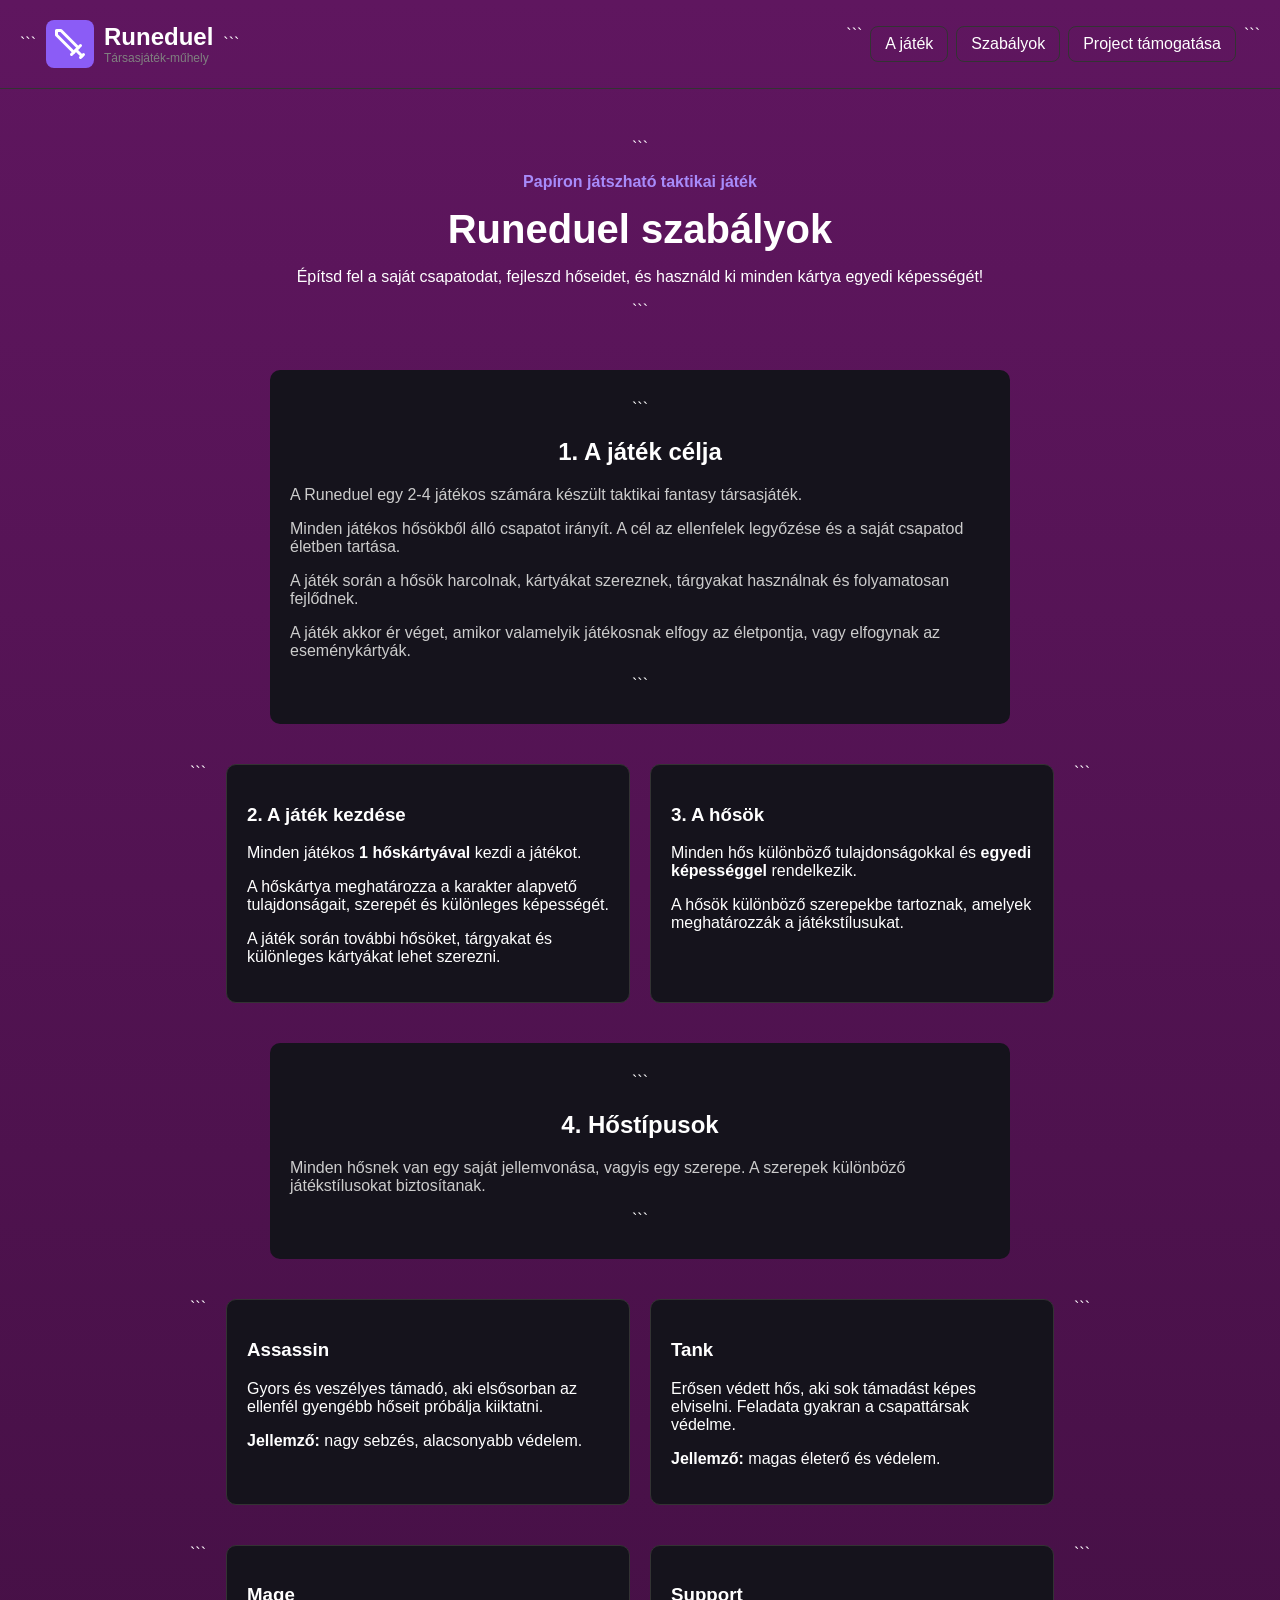
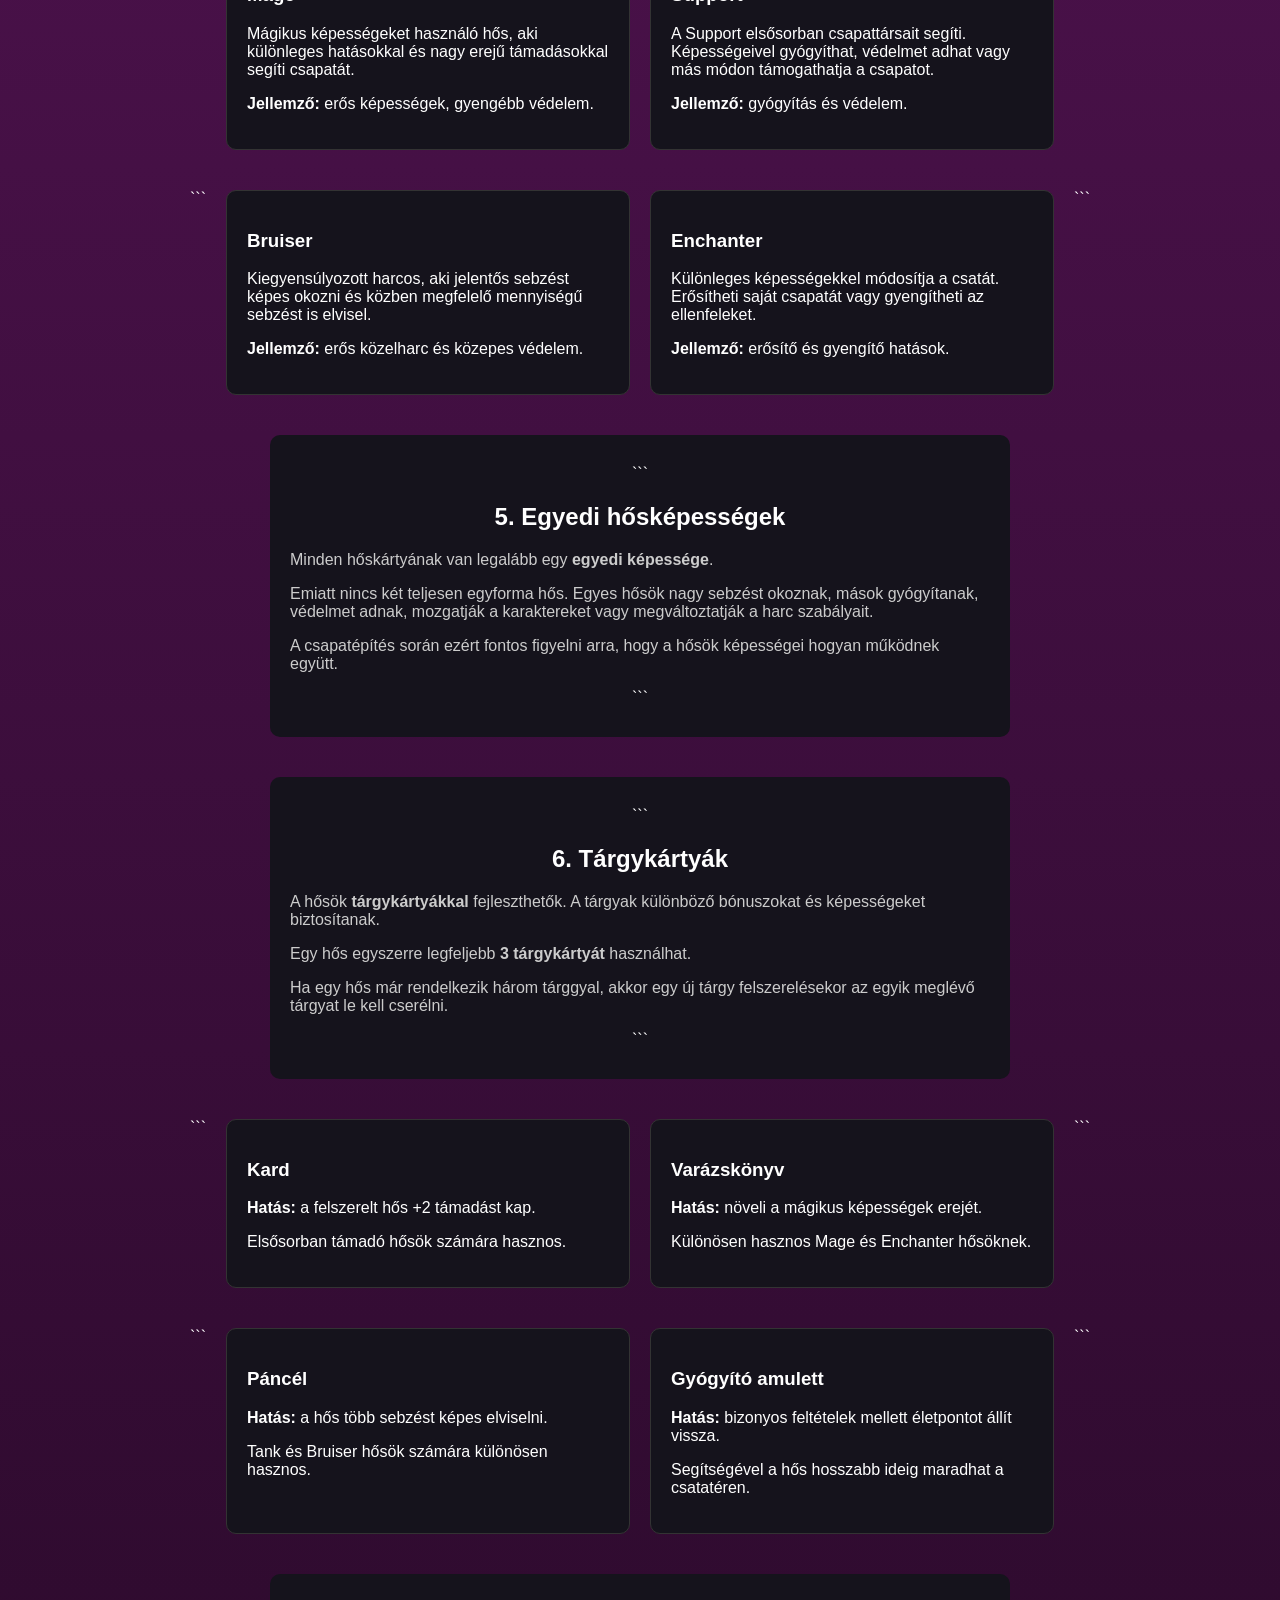
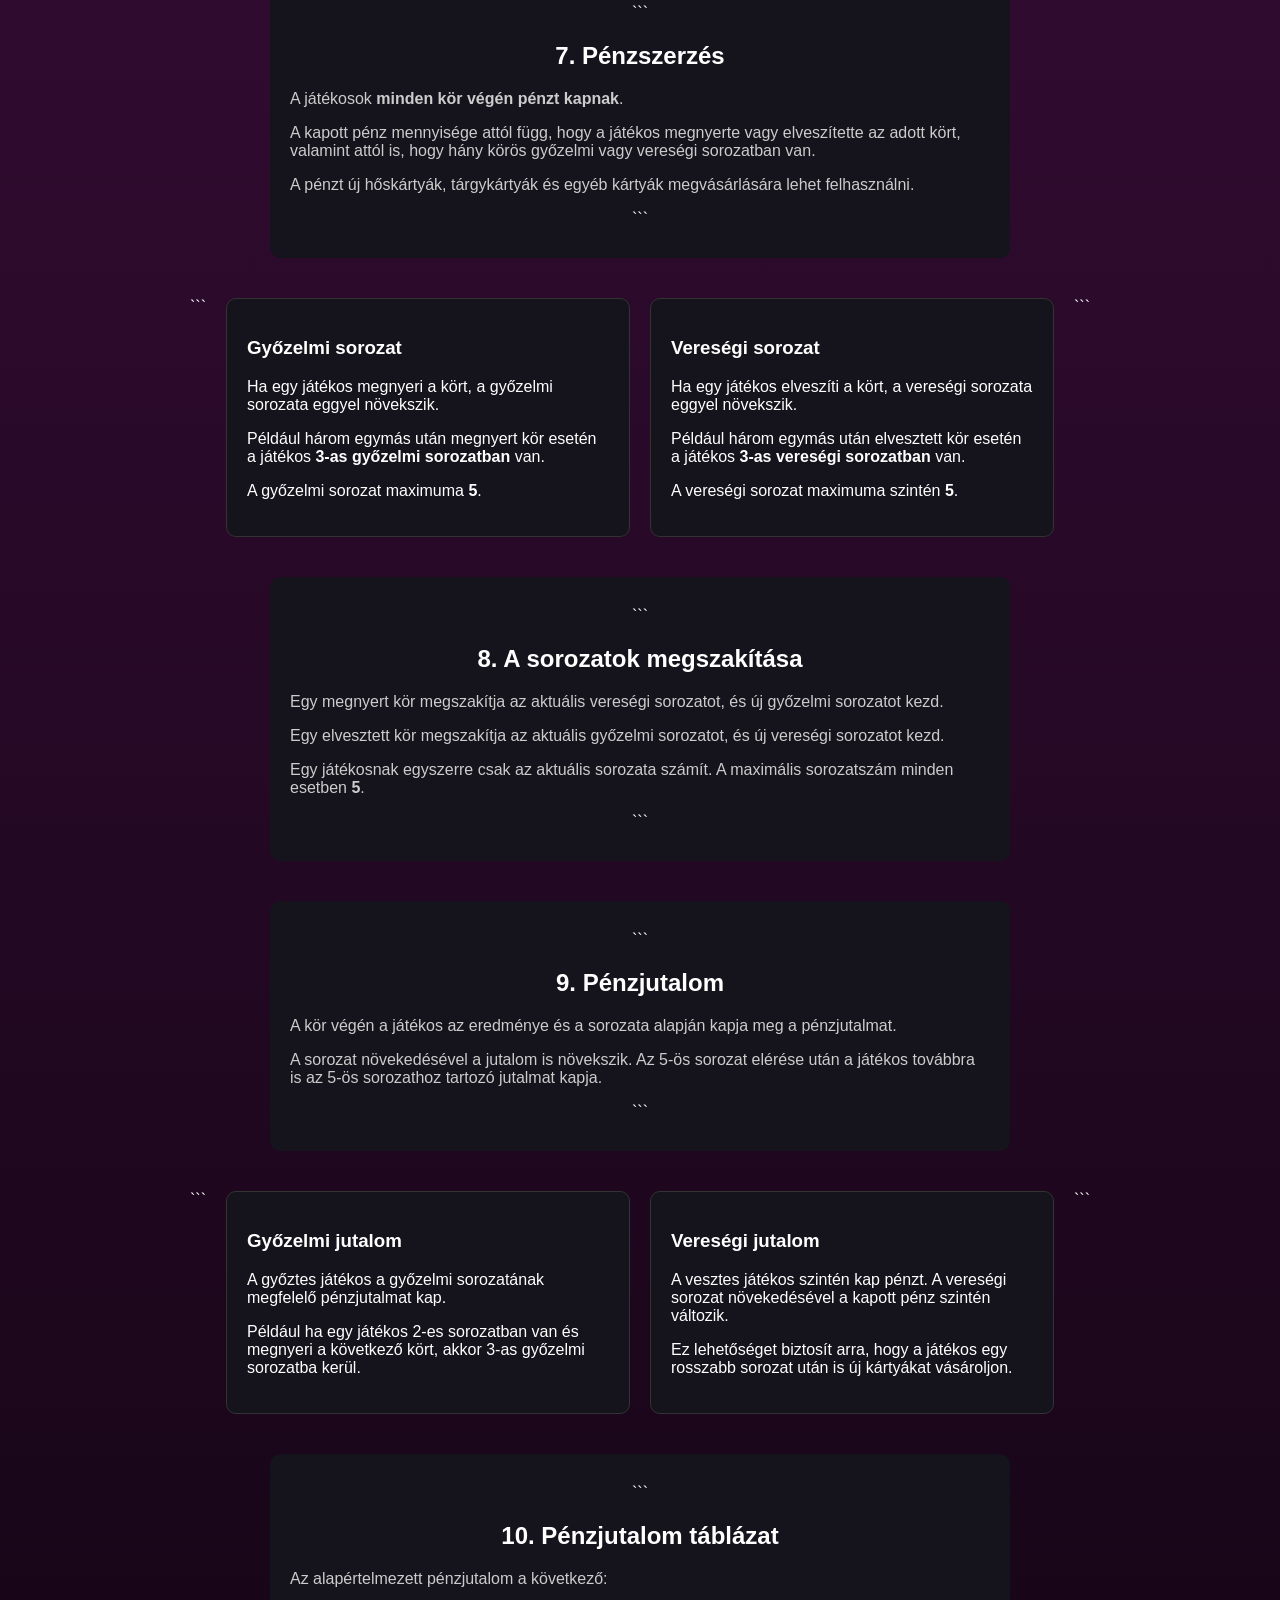
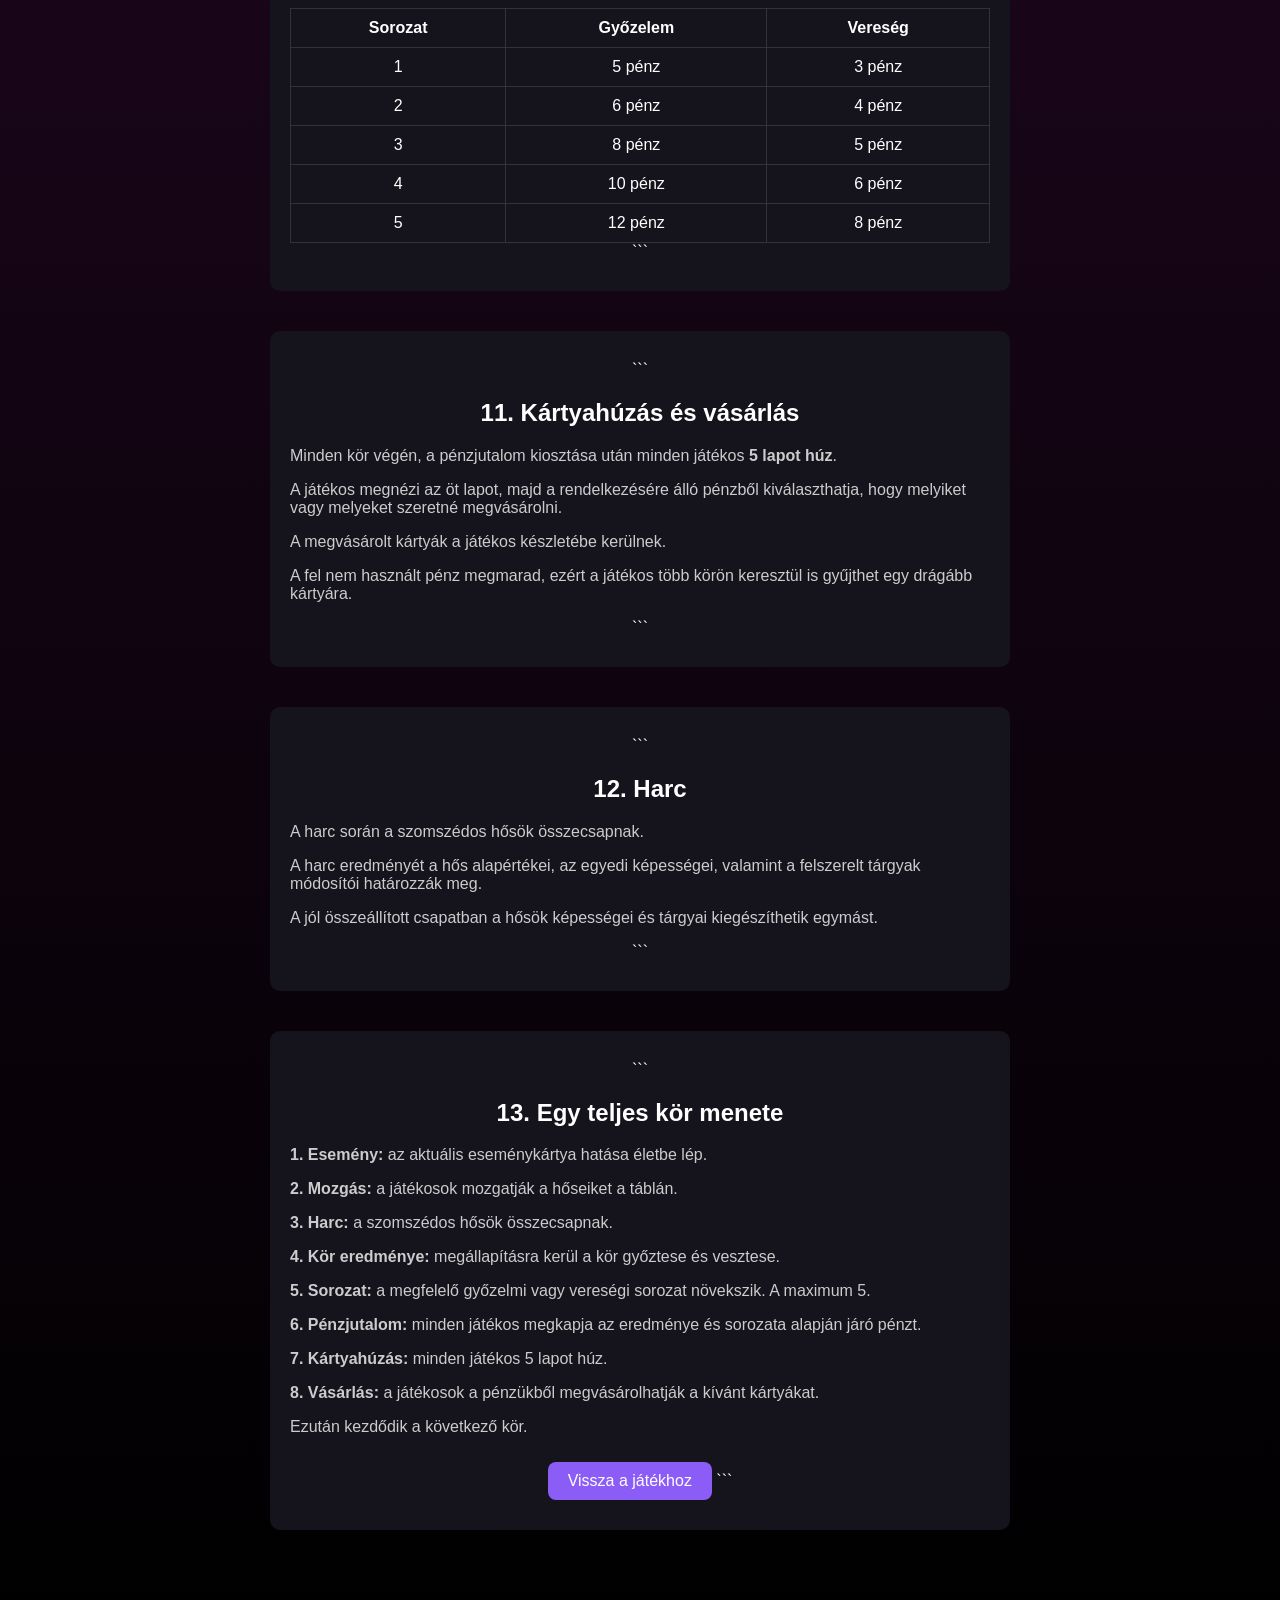
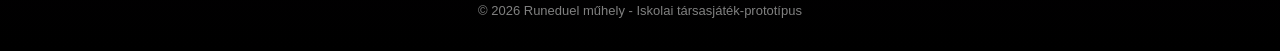
==== szabalyok.html @ 05a9025a "Add files via upload" ====
<!DOCTYPE html>

<html lang="hu">

<head>
  <meta charset="UTF-8">
  <title>Runeduel - Szabályok</title>
  <link rel="stylesheet" href="style.css">
</head>

<body>

<header>

  <div class="logo">

```
<svg width="36" height="36" viewBox="0 0 24 24" fill="none"
  stroke="white" stroke-width="2" stroke-linecap="round"
  stroke-linejoin="round">

  <path d="M14.5 17.5L3 6V3h3l11.5 11.5"/>
  <path d="M13 19l6-6"/>
  <path d="M16 16l4 4"/>
  <path d="M19 21l2-2"/>

</svg>

<div>
  <h2>Runeduel</h2>
  <p>Társasjáték-műhely</p>
</div>
```

  </div>

  <nav class="navsav">

```
<a href="index.html">A játék</a>

<a href="szabalyok.html">Szabályok</a>

<a href="index.html#tamogatas">
  Project támogatása
</a>
```

  </nav>

</header>

<main>

  <!-- BEVEZETŐ -->

  <section class="hero">

```
<p class="eyebrow">
  Papíron játszható taktikai játék
</p>

<h1>Runeduel szabályok</h1>

<p>
  Építsd fel a saját csapatodat, fejleszd hőseidet,
  és használd ki minden kártya egyedi képességét!
</p>
```

  </section>

  <!-- JÁTÉK CÉLJA -->

  <section class="rovid">

```
<h2>1. A játék célja</h2>

<p>
  A Runeduel egy 2-4 játékos számára készült taktikai
  fantasy társasjáték.
</p>

<p>
  Minden játékos hősökből álló csapatot irányít.
  A cél az ellenfelek legyőzése és a saját csapatod
  életben tartása.
</p>

<p>
  A játék során a hősök harcolnak, kártyákat szereznek,
  tárgyakat használnak és folyamatosan fejlődnek.
</p>

<p>
  A játék akkor ér véget, amikor valamelyik játékosnak
  elfogy az életpontja, vagy elfogynak az eseménykártyák.
</p>
```

  </section>

  <!-- KEZDÉS -->

  <section class="grid">

```
<div class="box">

  <h3>2. A játék kezdése</h3>

  <p>
    Minden játékos <b>1 hőskártyával</b> kezdi a játékot.
  </p>

  <p>
    A hőskártya meghatározza a karakter alapvető
    tulajdonságait, szerepét és különleges képességét.
  </p>

  <p>
    A játék során további hősöket, tárgyakat és
    különleges kártyákat lehet szerezni.
  </p>

</div>


<div class="box">

  <h3>3. A hősök</h3>

  <p>
    Minden hős különböző tulajdonságokkal és
    <b>egyedi képességgel</b> rendelkezik.
  </p>

  <p>
    A hősök különböző szerepekbe tartoznak, amelyek
    meghatározzák a játékstílusukat.
  </p>

</div>
```

  </section>

  <!-- HŐSTÍPUSOK -->

  <section class="rovid">

```
<h2>4. Hőstípusok</h2>

<p>
  Minden hősnek van egy saját jellemvonása,
  vagyis egy szerepe. A szerepek különböző játékstílusokat
  biztosítanak.
</p>
```

  </section>

  <section class="grid">

```
<div class="box">

  <h3>Assassin</h3>

  <p>
    Gyors és veszélyes támadó, aki elsősorban az
    ellenfél gyengébb hőseit próbálja kiiktatni.
  </p>

  <p>
    <b>Jellemző:</b> nagy sebzés, alacsonyabb védelem.
  </p>

</div>


<div class="box">

  <h3>Tank</h3>

  <p>
    Erősen védett hős, aki sok támadást képes elviselni.
    Feladata gyakran a csapattársak védelme.
  </p>

  <p>
    <b>Jellemző:</b> magas életerő és védelem.
  </p>

</div>
```

  </section>

  <section class="grid">

```
<div class="box">

  <h3>Mage</h3>

  <p>
    Mágikus képességeket használó hős, aki különleges
    hatásokkal és nagy erejű támadásokkal segíti csapatát.
  </p>

  <p>
    <b>Jellemző:</b> erős képességek, gyengébb védelem.
  </p>

</div>


<div class="box">

  <h3>Support</h3>

  <p>
    A Support elsősorban csapattársait segíti.
    Képességeivel gyógyíthat, védelmet adhat vagy
    más módon támogathatja a csapatot.
  </p>

  <p>
    <b>Jellemző:</b> gyógyítás és védelem.
  </p>

</div>
```

  </section>

  <section class="grid">

```
<div class="box">

  <h3>Bruiser</h3>

  <p>
    Kiegyensúlyozott harcos, aki jelentős sebzést
    képes okozni és közben megfelelő mennyiségű
    sebzést is elvisel.
  </p>

  <p>
    <b>Jellemző:</b> erős közelharc és közepes védelem.
  </p>

</div>


<div class="box">

  <h3>Enchanter</h3>

  <p>
    Különleges képességekkel módosítja a csatát.
    Erősítheti saját csapatát vagy gyengítheti
    az ellenfeleket.
  </p>

  <p>
    <b>Jellemző:</b> erősítő és gyengítő hatások.
  </p>

</div>
```

  </section>

  <!-- EGYEDI KÉPESSÉGEK -->

  <section class="rovid">

```
<h2>5. Egyedi hősképességek</h2>

<p>
  Minden hőskártyának van legalább egy
  <b>egyedi képessége</b>.
</p>

<p>
  Emiatt nincs két teljesen egyforma hős.
  Egyes hősök nagy sebzést okoznak, mások gyógyítanak,
  védelmet adnak, mozgatják a karaktereket vagy
  megváltoztatják a harc szabályait.
</p>

<p>
  A csapatépítés során ezért fontos figyelni arra,
  hogy a hősök képességei hogyan működnek együtt.
</p>
```

  </section>

  <!-- TÁRGYAK -->

  <section class="rovid">

```
<h2>6. Tárgykártyák</h2>

<p>
  A hősök <b>tárgykártyákkal</b> fejleszthetők.
  A tárgyak különböző bónuszokat és képességeket
  biztosítanak.
</p>

<p>
  Egy hős egyszerre legfeljebb
  <b>3 tárgykártyát</b> használhat.
</p>

<p>
  Ha egy hős már rendelkezik három tárggyal,
  akkor egy új tárgy felszerelésekor az egyik
  meglévő tárgyat le kell cserélni.
</p>
```

  </section>

  <!-- TÁRGY PÉLDÁK -->

  <section class="grid">

```
<div class="box">

  <h3>Kard</h3>

  <p>
    <b>Hatás:</b> a felszerelt hős +2 támadást kap.
  </p>

  <p>
    Elsősorban támadó hősök számára hasznos.
  </p>

</div>


<div class="box">

  <h3>Varázskönyv</h3>

  <p>
    <b>Hatás:</b> növeli a mágikus képességek erejét.
  </p>

  <p>
    Különösen hasznos Mage és Enchanter hősöknek.
  </p>

</div>
```

  </section>

  <section class="grid">

```
<div class="box">

  <h3>Páncél</h3>

  <p>
    <b>Hatás:</b> a hős több sebzést képes elviselni.
  </p>

  <p>
    Tank és Bruiser hősök számára különösen hasznos.
  </p>

</div>


<div class="box">

  <h3>Gyógyító amulett</h3>

  <p>
    <b>Hatás:</b> bizonyos feltételek mellett
    életpontot állít vissza.
  </p>

  <p>
    Segítségével a hős hosszabb ideig maradhat
    a csatatéren.
  </p>

</div>
```

  </section>

  <!-- PÉNZRENDSZER -->

  <section class="rovid">

```
<h2>7. Pénzszerzés</h2>

<p>
  A játékosok <b>minden kör végén pénzt kapnak</b>.
</p>

<p>
  A kapott pénz mennyisége attól függ, hogy a játékos
  megnyerte vagy elveszítette az adott kört, valamint
  attól is, hogy hány körös győzelmi vagy vereségi
  sorozatban van.
</p>

<p>
  A pénzt új hőskártyák, tárgykártyák és egyéb
  kártyák megvásárlására lehet felhasználni.
</p>
```

  </section>

  <!-- SOROZATOK -->

  <section class="grid">

```
<div class="box">

  <h3>Győzelmi sorozat</h3>

  <p>
    Ha egy játékos megnyeri a kört, a győzelmi sorozata
    eggyel növekszik.
  </p>

  <p>
    Például három egymás után megnyert kör esetén
    a játékos <b>3-as győzelmi sorozatban</b> van.
  </p>

  <p>
    A győzelmi sorozat maximuma <b>5</b>.
  </p>

</div>


<div class="box">

  <h3>Vereségi sorozat</h3>

  <p>
    Ha egy játékos elveszíti a kört, a vereségi sorozata
    eggyel növekszik.
  </p>

  <p>
    Például három egymás után elvesztett kör esetén
    a játékos <b>3-as vereségi sorozatban</b> van.
  </p>

  <p>
    A vereségi sorozat maximuma szintén <b>5</b>.
  </p>

</div>
```

  </section>

  <!-- SOROZAT MEGSZAKÍTÁSA -->

  <section class="rovid">

```
<h2>8. A sorozatok megszakítása</h2>

<p>
  Egy megnyert kör megszakítja az aktuális vereségi sorozatot,
  és új győzelmi sorozatot kezd.
</p>

<p>
  Egy elvesztett kör megszakítja az aktuális győzelmi sorozatot,
  és új vereségi sorozatot kezd.
</p>

<p>
  Egy játékosnak egyszerre csak az aktuális sorozata számít.
  A maximális sorozatszám minden esetben <b>5</b>.
</p>
```

  </section>

  <!-- PÉNZJUTALOM -->

  <section class="rovid">

```
<h2>9. Pénzjutalom</h2>

<p>
  A kör végén a játékos az eredménye és a sorozata alapján
  kapja meg a pénzjutalmat.
</p>

<p>
  A sorozat növekedésével a jutalom is növekszik.
  Az 5-ös sorozat elérése után a játékos továbbra is az
  5-ös sorozathoz tartozó jutalmat kapja.
</p>
```

  </section>

  <section class="grid">

```
<div class="box">

  <h3>Győzelmi jutalom</h3>

  <p>
    A győztes játékos a győzelmi sorozatának megfelelő
    pénzjutalmat kap.
  </p>

  <p>
    Például ha egy játékos 2-es sorozatban van és megnyeri
    a következő kört, akkor 3-as győzelmi sorozatba kerül.
  </p>

</div>


<div class="box">

  <h3>Vereségi jutalom</h3>

  <p>
    A vesztes játékos szintén kap pénzt.
    A vereségi sorozat növekedésével a kapott pénz
    szintén változik.
  </p>

  <p>
    Ez lehetőséget biztosít arra, hogy a játékos egy
    rosszabb sorozat után is új kártyákat vásároljon.
  </p>

</div>
```

  </section>

  <!-- JUTALOM TÁBLÁZAT -->

  <section class="rovid">

```
<h2>10. Pénzjutalom táblázat</h2>

<p>
  Az alapértelmezett pénzjutalom a következő:
</p>

<table style="width: 100%; border-collapse: collapse; margin-top: 20px;">

  <tr>
    <th style="padding: 10px; border: 1px solid #333;">
      Sorozat
    </th>

    <th style="padding: 10px; border: 1px solid #333;">
      Győzelem
    </th>

    <th style="padding: 10px; border: 1px solid #333;">
      Vereség
    </th>
  </tr>

  <tr>
    <td style="padding: 10px; border: 1px solid #333;">
      1
    </td>

    <td style="padding: 10px; border: 1px solid #333;">
      5 pénz
    </td>

    <td style="padding: 10px; border: 1px solid #333;">
      3 pénz
    </td>
  </tr>

  <tr>
    <td style="padding: 10px; border: 1px solid #333;">
      2
    </td>

    <td style="padding: 10px; border: 1px solid #333;">
      6 pénz
    </td>

    <td style="padding: 10px; border: 1px solid #333;">
      4 pénz
    </td>
  </tr>

  <tr>
    <td style="padding: 10px; border: 1px solid #333;">
      3
    </td>

    <td style="padding: 10px; border: 1px solid #333;">
      8 pénz
    </td>

    <td style="padding: 10px; border: 1px solid #333;">
      5 pénz
    </td>
  </tr>

  <tr>
    <td style="padding: 10px; border: 1px solid #333;">
      4
    </td>

    <td style="padding: 10px; border: 1px solid #333;">
      10 pénz
    </td>

    <td style="padding: 10px; border: 1px solid #333;">
      6 pénz
    </td>
  </tr>

  <tr>
    <td style="padding: 10px; border: 1px solid #333;">
      5
    </td>

    <td style="padding: 10px; border: 1px solid #333;">
      12 pénz
    </td>

    <td style="padding: 10px; border: 1px solid #333;">
      8 pénz
    </td>
  </tr>

</table>
```

  </section>

  <!-- KÁRTYAHÚZÁS -->

  <section class="rovid">

```
<h2>11. Kártyahúzás és vásárlás</h2>

<p>
  Minden kör végén, a pénzjutalom kiosztása után
  minden játékos <b>5 lapot húz</b>.
</p>

<p>
  A játékos megnézi az öt lapot, majd a rendelkezésére
  álló pénzből kiválaszthatja, hogy melyiket vagy melyeket
  szeretné megvásárolni.
</p>

<p>
  A megvásárolt kártyák a játékos készletébe kerülnek.
</p>

<p>
  A fel nem használt pénz megmarad, ezért a játékos
  több körön keresztül is gyűjthet egy drágább kártyára.
</p>
```

  </section>

  <!-- HARCRÉSZ -->

  <section class="rovid">

```
<h2>12. Harc</h2>

<p>
  A harc során a szomszédos hősök összecsapnak.
</p>

<p>
  A harc eredményét a hős alapértékei, az egyedi képességei,
  valamint a felszerelt tárgyak módosítói határozzák meg.
</p>

<p>
  A jól összeállított csapatban a hősök képességei
  és tárgyai kiegészíthetik egymást.
</p>
```

  </section>

  <!-- KÖR MENETE -->

  <section class="rovid">

```
<h2>13. Egy teljes kör menete</h2>

<p>
  <b>1. Esemény:</b>
  az aktuális eseménykártya hatása életbe lép.
</p>

<p>
  <b>2. Mozgás:</b>
  a játékosok mozgatják a hőseiket a táblán.
</p>

<p>
  <b>3. Harc:</b>
  a szomszédos hősök összecsapnak.
</p>

<p>
  <b>4. Kör eredménye:</b>
  megállapításra kerül a kör győztese és vesztese.
</p>

<p>
  <b>5. Sorozat:</b>
  a megfelelő győzelmi vagy vereségi sorozat növekszik.
  A maximum 5.
</p>

<p>
  <b>6. Pénzjutalom:</b>
  minden játékos megkapja az eredménye és sorozata
  alapján járó pénzt.
</p>

<p>
  <b>7. Kártyahúzás:</b>
  minden játékos 5 lapot húz.
</p>

<p>
  <b>8. Vásárlás:</b>
  a játékosok a pénzükből megvásárolhatják a kívánt
  kártyákat.
</p>

<p>
  Ezután kezdődik a következő kör.
</p>

<a href="index.html" class="gomb">
  Vissza a játékhoz
</a>
```

  </section>

</main>

<footer>

  <p>
    © 2026 Runeduel műhely - Iskolai társasjáték-prototípus
  </p>

</footer>

</body>

</html>
---- style.css ----
body {
  background: linear-gradient(360deg, #000, #5f165f);
  color: white;
  font-family: Arial, sans-serif;
  margin: 0;
}

header {
  display: flex;
  justify-content: space-between;
  align-items: center;
  padding: 20px;
  border-bottom: 1px solid #333;
}

.logo {
  display: flex;
  align-items: center;
  gap: 10px;
}

.logo svg {
  background-color: #8b5cf6;
  border-radius: 8px;
  padding: 6px;
}

.logo h2 {
  margin: 0;
}

.logo p {
  margin: 0;
  font-size: 12px;
  color: gray;
}

.navsav {
  display: flex;
  gap: 8px;
}

.navsav a {
  color: white;
  text-decoration: none;
  padding: 8px 14px;
  border-radius: 8px;
  border: 1px solid #333;
}

.navsav a:hover {
  background-color: #8b5cf6;
}

.hero {
  text-align: center;
  padding: 50px 20px;
}

.eyebrow {
  color: #a78bfa;
  font-weight: bold;
}

.hero h1 {
  font-size: 40px;
  margin: 10px 0;
}

.grid {
  display: flex;
  gap: 20px;
  max-width: 900px;
  margin: 0 auto 40px;
  padding: 0 20px;
}

.box {
  background-color: #15131c;
  border: 1px solid #333;
  border-radius: 10px;
  padding: 20px;
  flex: 1;
}

.kep {
  width: 100%;
  border-radius: 8px;
  margin-bottom: 10px;
}

.rovid {
  max-width: 700px;
  margin: 0 auto 40px;
  padding: 30px 20px;
  background-color: #15131c;
  border-radius: 10px;
  text-align: center;
}

.rovid p {
  text-align: left;
  color: #ccc;
}

.gomb {
  display: inline-block;
  background-color: #8b5cf6;
  color: white;
  text-decoration: none;
  padding: 10px 20px;
  border-radius: 8px;
  margin-top: 10px;
}

.gomb:hover {
  background-color: #a78bfa;
}

.tamogatas {
  display: flex;
  justify-content: space-between;
  align-items: center;
  max-width: 900px;
  margin: 0 auto 40px;
  padding: 20px;
  background-color: #1a1524;
  border-radius: 10px;
}

.gomb2 {
  background-color: white;
  color: black;
  border: none;
  padding: 10px 20px;
  border-radius: 8px;
  cursor: pointer;
}

.gomb2:hover {
  background-color: #a78bfa;
  color: white;
}

footer {
  text-align: center;
  padding: 20px;
  color: gray;
  font-size: 13px;
}
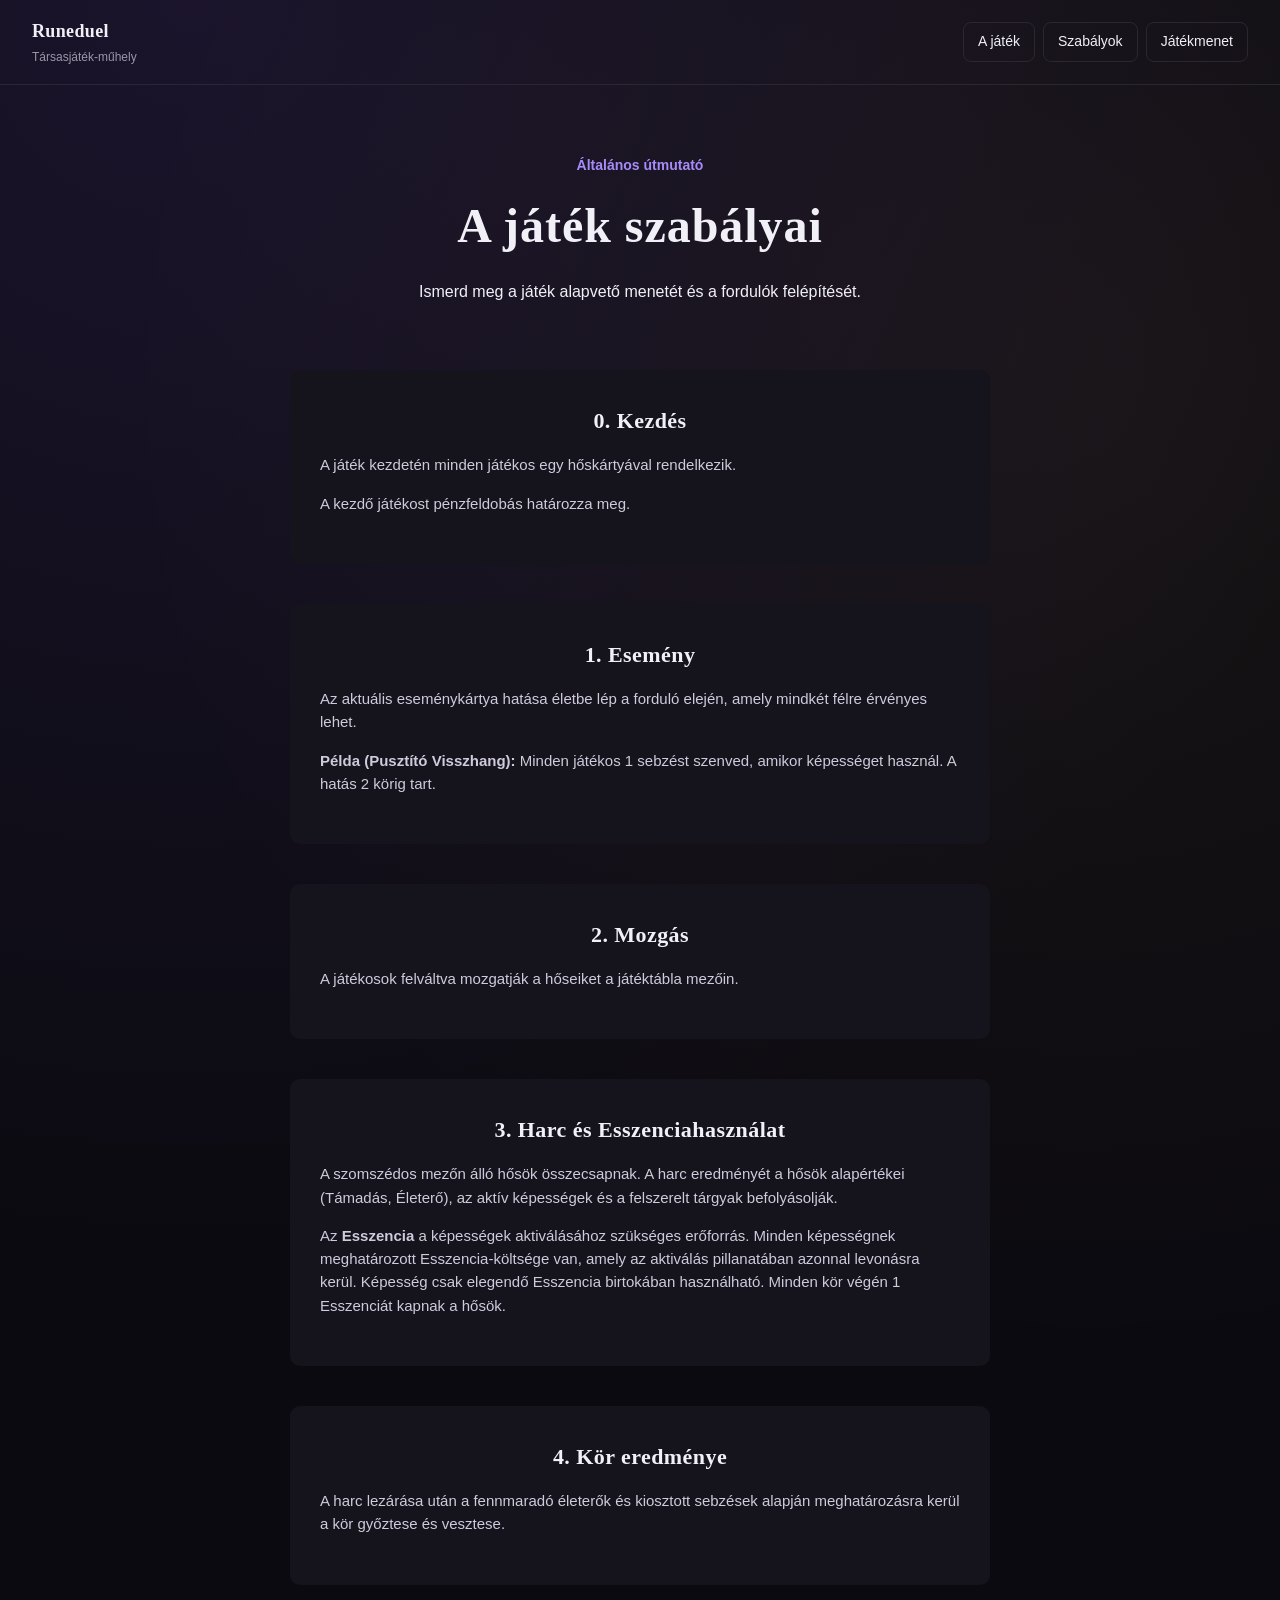
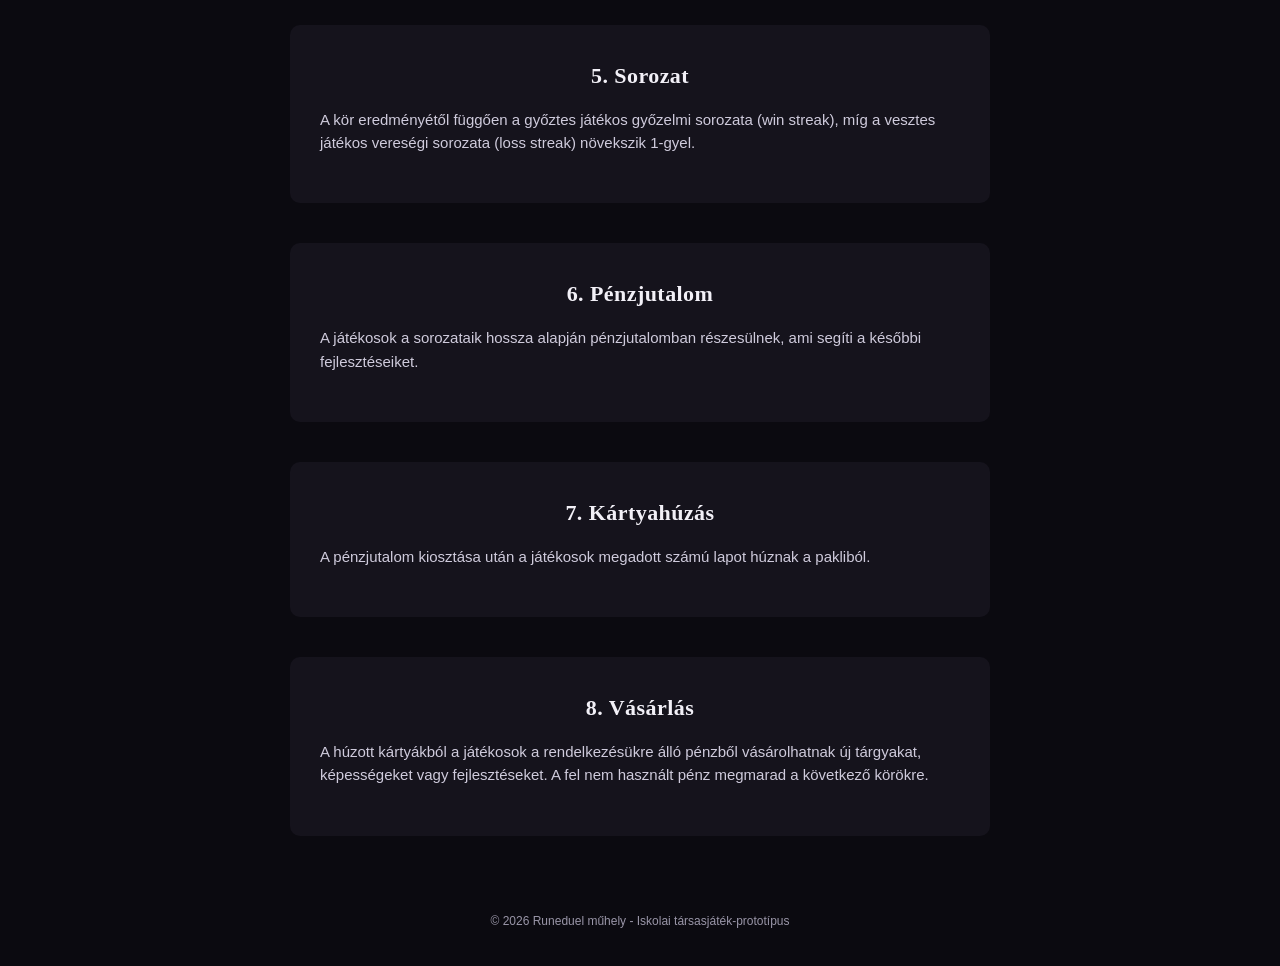
==== commit ce0b03f3: "Add files via upload" ====
--- a/szabalyok.html
+++ b/szabalyok.html
@@ -1,798 +1,171 @@
 <!DOCTYPE html>
-
 <html lang="hu">
 
 <head>
-  <meta charset="UTF-8">
-  <title>Runeduel - Szabályok</title>
-  <link rel="stylesheet" href="style.css">
+    <meta charset="UTF-8">
+    <title>Runeduel - Szabályok</title>
+    <link rel="stylesheet" href="style.css">
 </head>
 
 <body>
 
 <header>
 
-  <div class="logo">
+    <div class="logo">
+        <div>
+            <h2>Runeduel</h2>
+            <p>Társasjáték-műhely</p>
+        </div>
+    </div>
 
-```
-<svg width="36" height="36" viewBox="0 0 24 24" fill="none"
-  stroke="white" stroke-width="2" stroke-linecap="round"
-  stroke-linejoin="round">
-
-  <path d="M14.5 17.5L3 6V3h3l11.5 11.5"/>
-  <path d="M13 19l6-6"/>
-  <path d="M16 16l4 4"/>
-  <path d="M19 21l2-2"/>
-
-</svg>
-
-<div>
-  <h2>Runeduel</h2>
-  <p>Társasjáték-műhely</p>
-</div>
-```
-
-  </div>
-
-  <nav class="navsav">
-
-```
-<a href="index.html">A játék</a>
-
-<a href="szabalyok.html">Szabályok</a>
-
-<a href="index.html#tamogatas">
-  Project támogatása
-</a>
-```
-
-  </nav>
+    <nav class="navsav">
+        <a href="index.html">A játék</a>
+        <a href="szabalyok.html">Szabályok</a>
+        <a href="jatek.html">Játékmenet</a>
+    </nav>
 
 </header>
 
+
 <main>
 
-  <!-- BEVEZETŐ -->
+    <section class="hero">
 
-  <section class="hero">
+        <p class="eyebrow">
+            Általános útmutató
+        </p>
 
-```
-<p class="eyebrow">
-  Papíron játszható taktikai játék
-</p>
+        <h1>A játék szabályai</h1>
 
-<h1>Runeduel szabályok</h1>
+        <p>
+            Ismerd meg a játék alapvető menetét és a fordulók felépítését.
+        </p>
 
-<p>
-  Építsd fel a saját csapatodat, fejleszd hőseidet,
-  és használd ki minden kártya egyedi képességét!
-</p>
-```
-
-  </section>
-
-  <!-- JÁTÉK CÉLJA -->
-
-  <section class="rovid">
-
-```
-<h2>1. A játék célja</h2>
-
-<p>
-  A Runeduel egy 2-4 játékos számára készült taktikai
-  fantasy társasjáték.
-</p>
-
-<p>
-  Minden játékos hősökből álló csapatot irányít.
-  A cél az ellenfelek legyőzése és a saját csapatod
-  életben tartása.
-</p>
-
-<p>
-  A játék során a hősök harcolnak, kártyákat szereznek,
-  tárgyakat használnak és folyamatosan fejlődnek.
-</p>
-
-<p>
-  A játék akkor ér véget, amikor valamelyik játékosnak
-  elfogy az életpontja, vagy elfogynak az eseménykártyák.
-</p>
-```
-
-  </section>
-
-  <!-- KEZDÉS -->
-
-  <section class="grid">
-
-```
-<div class="box">
-
-  <h3>2. A játék kezdése</h3>
-
-  <p>
-    Minden játékos <b>1 hőskártyával</b> kezdi a játékot.
-  </p>
-
-  <p>
-    A hőskártya meghatározza a karakter alapvető
-    tulajdonságait, szerepét és különleges képességét.
-  </p>
-
-  <p>
-    A játék során további hősöket, tárgyakat és
-    különleges kártyákat lehet szerezni.
-  </p>
-
-</div>
+    </section>
 
 
-<div class="box">
+    <section class="rovid">
 
-  <h3>3. A hősök</h3>
+        <h2>0. Kezdés</h2>
 
-  <p>
-    Minden hős különböző tulajdonságokkal és
-    <b>egyedi képességgel</b> rendelkezik.
-  </p>
+        <p>
+            A játék kezdetén minden játékos egy hőskártyával rendelkezik.
+        </p>
 
-  <p>
-    A hősök különböző szerepekbe tartoznak, amelyek
-    meghatározzák a játékstílusukat.
-  </p>
+        <p>
+            A kezdő játékost pénzfeldobás határozza meg.
+        </p>
 
-</div>
-```
-
-  </section>
-
-  <!-- HŐSTÍPUSOK -->
-
-  <section class="rovid">
-
-```
-<h2>4. Hőstípusok</h2>
-
-<p>
-  Minden hősnek van egy saját jellemvonása,
-  vagyis egy szerepe. A szerepek különböző játékstílusokat
-  biztosítanak.
-</p>
-```
-
-  </section>
-
-  <section class="grid">
-
-```
-<div class="box">
-
-  <h3>Assassin</h3>
-
-  <p>
-    Gyors és veszélyes támadó, aki elsősorban az
-    ellenfél gyengébb hőseit próbálja kiiktatni.
-  </p>
-
-  <p>
-    <b>Jellemző:</b> nagy sebzés, alacsonyabb védelem.
-  </p>
-
-</div>
+    </section>
 
 
-<div class="box">
+    <section class="rovid">
 
-  <h3>Tank</h3>
+        <h2>1. Esemény</h2>
 
-  <p>
-    Erősen védett hős, aki sok támadást képes elviselni.
-    Feladata gyakran a csapattársak védelme.
-  </p>
+        <p>
+            Az aktuális eseménykártya hatása életbe lép a forduló elején, amely mindkét félre érvényes lehet.
+        </p>
 
-  <p>
-    <b>Jellemző:</b> magas életerő és védelem.
-  </p>
+        <p>
+            <strong>Példa (Pusztító Visszhang):</strong>
+            Minden játékos 1 sebzést szenved, amikor képességet használ. A hatás 2 körig tart.
+        </p>
 
-</div>
-```
-
-  </section>
-
-  <section class="grid">
-
-```
-<div class="box">
-
-  <h3>Mage</h3>
-
-  <p>
-    Mágikus képességeket használó hős, aki különleges
-    hatásokkal és nagy erejű támadásokkal segíti csapatát.
-  </p>
-
-  <p>
-    <b>Jellemző:</b> erős képességek, gyengébb védelem.
-  </p>
-
-</div>
+    </section>
 
 
-<div class="box">
+    <section class="rovid">
 
-  <h3>Support</h3>
+        <h2>2. Mozgás</h2>
 
-  <p>
-    A Support elsősorban csapattársait segíti.
-    Képességeivel gyógyíthat, védelmet adhat vagy
-    más módon támogathatja a csapatot.
-  </p>
+        <p>
+            A játékosok felváltva mozgatják a hőseiket a játéktábla mezőin.
+        </p>
 
-  <p>
-    <b>Jellemző:</b> gyógyítás és védelem.
-  </p>
-
-</div>
-```
-
-  </section>
-
-  <section class="grid">
-
-```
-<div class="box">
-
-  <h3>Bruiser</h3>
-
-  <p>
-    Kiegyensúlyozott harcos, aki jelentős sebzést
-    képes okozni és közben megfelelő mennyiségű
-    sebzést is elvisel.
-  </p>
-
-  <p>
-    <b>Jellemző:</b> erős közelharc és közepes védelem.
-  </p>
-
-</div>
+    </section>
 
 
-<div class="box">
+    <section class="rovid">
 
-  <h3>Enchanter</h3>
+        <h2>3. Harc és Esszenciahasználat</h2>
 
-  <p>
-    Különleges képességekkel módosítja a csatát.
-    Erősítheti saját csapatát vagy gyengítheti
-    az ellenfeleket.
-  </p>
+        <p>
+            A szomszédos mezőn álló hősök összecsapnak. A harc eredményét a hősök alapértékei (Támadás, Életerő), az aktív képességek és a felszerelt tárgyak befolyásolják.
+        </p>
 
-  <p>
-    <b>Jellemző:</b> erősítő és gyengítő hatások.
-  </p>
+        <p>
+            Az <strong>Esszencia</strong> a képességek aktiválásához szükséges erőforrás. Minden képességnek meghatározott Esszencia-költsége van, amely az aktiválás pillanatában azonnal levonásra kerül. Képesség csak elegendő Esszencia birtokában használható. Minden kör végén 1 Esszenciát kapnak a hősök.
+        </p>
 
-</div>
-```
-
-  </section>
-
-  <!-- EGYEDI KÉPESSÉGEK -->
-
-  <section class="rovid">
-
-```
-<h2>5. Egyedi hősképességek</h2>
-
-<p>
-  Minden hőskártyának van legalább egy
-  <b>egyedi képessége</b>.
-</p>
-
-<p>
-  Emiatt nincs két teljesen egyforma hős.
-  Egyes hősök nagy sebzést okoznak, mások gyógyítanak,
-  védelmet adnak, mozgatják a karaktereket vagy
-  megváltoztatják a harc szabályait.
-</p>
-
-<p>
-  A csapatépítés során ezért fontos figyelni arra,
-  hogy a hősök képességei hogyan működnek együtt.
-</p>
-```
-
-  </section>
-
-  <!-- TÁRGYAK -->
-
-  <section class="rovid">
-
-```
-<h2>6. Tárgykártyák</h2>
-
-<p>
-  A hősök <b>tárgykártyákkal</b> fejleszthetők.
-  A tárgyak különböző bónuszokat és képességeket
-  biztosítanak.
-</p>
-
-<p>
-  Egy hős egyszerre legfeljebb
-  <b>3 tárgykártyát</b> használhat.
-</p>
-
-<p>
-  Ha egy hős már rendelkezik három tárggyal,
-  akkor egy új tárgy felszerelésekor az egyik
-  meglévő tárgyat le kell cserélni.
-</p>
-```
-
-  </section>
-
-  <!-- TÁRGY PÉLDÁK -->
-
-  <section class="grid">
-
-```
-<div class="box">
-
-  <h3>Kard</h3>
-
-  <p>
-    <b>Hatás:</b> a felszerelt hős +2 támadást kap.
-  </p>
-
-  <p>
-    Elsősorban támadó hősök számára hasznos.
-  </p>
-
-</div>
+    </section>
 
 
-<div class="box">
+    <section class="rovid">
 
-  <h3>Varázskönyv</h3>
+        <h2>4. Kör eredménye</h2>
 
-  <p>
-    <b>Hatás:</b> növeli a mágikus képességek erejét.
-  </p>
+        <p>
+            A harc lezárása után a fennmaradó életerők és kiosztott sebzések alapján meghatározásra kerül a kör győztese és vesztese.
+        </p>
 
-  <p>
-    Különösen hasznos Mage és Enchanter hősöknek.
-  </p>
-
-</div>
-```
-
-  </section>
-
-  <section class="grid">
-
-```
-<div class="box">
-
-  <h3>Páncél</h3>
-
-  <p>
-    <b>Hatás:</b> a hős több sebzést képes elviselni.
-  </p>
-
-  <p>
-    Tank és Bruiser hősök számára különösen hasznos.
-  </p>
-
-</div>
+    </section>
 
 
-<div class="box">
+    <section class="rovid">
 
-  <h3>Gyógyító amulett</h3>
+        <h2>5. Sorozat</h2>
 
-  <p>
-    <b>Hatás:</b> bizonyos feltételek mellett
-    életpontot állít vissza.
-  </p>
+        <p>
+            A kör eredményétől függően a győztes játékos győzelmi sorozata (win streak), míg a vesztes játékos vereségi sorozata (loss streak) növekszik 1-gyel.
+        </p>
 
-  <p>
-    Segítségével a hős hosszabb ideig maradhat
-    a csatatéren.
-  </p>
-
-</div>
-```
-
-  </section>
-
-  <!-- PÉNZRENDSZER -->
-
-  <section class="rovid">
-
-```
-<h2>7. Pénzszerzés</h2>
-
-<p>
-  A játékosok <b>minden kör végén pénzt kapnak</b>.
-</p>
-
-<p>
-  A kapott pénz mennyisége attól függ, hogy a játékos
-  megnyerte vagy elveszítette az adott kört, valamint
-  attól is, hogy hány körös győzelmi vagy vereségi
-  sorozatban van.
-</p>
-
-<p>
-  A pénzt új hőskártyák, tárgykártyák és egyéb
-  kártyák megvásárlására lehet felhasználni.
-</p>
-```
-
-  </section>
-
-  <!-- SOROZATOK -->
-
-  <section class="grid">
-
-```
-<div class="box">
-
-  <h3>Győzelmi sorozat</h3>
-
-  <p>
-    Ha egy játékos megnyeri a kört, a győzelmi sorozata
-    eggyel növekszik.
-  </p>
-
-  <p>
-    Például három egymás után megnyert kör esetén
-    a játékos <b>3-as győzelmi sorozatban</b> van.
-  </p>
-
-  <p>
-    A győzelmi sorozat maximuma <b>5</b>.
-  </p>
-
-</div>
+    </section>
 
 
-<div class="box">
+    <section class="rovid">
 
-  <h3>Vereségi sorozat</h3>
+        <h2>6. Pénzjutalom</h2>
 
-  <p>
-    Ha egy játékos elveszíti a kört, a vereségi sorozata
-    eggyel növekszik.
-  </p>
+        <p>
+            A játékosok a sorozataik hossza alapján pénzjutalomban részesülnek, ami segíti a későbbi fejlesztéseiket.
+        </p>
 
-  <p>
-    Például három egymás után elvesztett kör esetén
-    a játékos <b>3-as vereségi sorozatban</b> van.
-  </p>
-
-  <p>
-    A vereségi sorozat maximuma szintén <b>5</b>.
-  </p>
-
-</div>
-```
-
-  </section>
-
-  <!-- SOROZAT MEGSZAKÍTÁSA -->
-
-  <section class="rovid">
-
-```
-<h2>8. A sorozatok megszakítása</h2>
-
-<p>
-  Egy megnyert kör megszakítja az aktuális vereségi sorozatot,
-  és új győzelmi sorozatot kezd.
-</p>
-
-<p>
-  Egy elvesztett kör megszakítja az aktuális győzelmi sorozatot,
-  és új vereségi sorozatot kezd.
-</p>
-
-<p>
-  Egy játékosnak egyszerre csak az aktuális sorozata számít.
-  A maximális sorozatszám minden esetben <b>5</b>.
-</p>
-```
-
-  </section>
-
-  <!-- PÉNZJUTALOM -->
-
-  <section class="rovid">
-
-```
-<h2>9. Pénzjutalom</h2>
-
-<p>
-  A kör végén a játékos az eredménye és a sorozata alapján
-  kapja meg a pénzjutalmat.
-</p>
-
-<p>
-  A sorozat növekedésével a jutalom is növekszik.
-  Az 5-ös sorozat elérése után a játékos továbbra is az
-  5-ös sorozathoz tartozó jutalmat kapja.
-</p>
-```
-
-  </section>
-
-  <section class="grid">
-
-```
-<div class="box">
-
-  <h3>Győzelmi jutalom</h3>
-
-  <p>
-    A győztes játékos a győzelmi sorozatának megfelelő
-    pénzjutalmat kap.
-  </p>
-
-  <p>
-    Például ha egy játékos 2-es sorozatban van és megnyeri
-    a következő kört, akkor 3-as győzelmi sorozatba kerül.
-  </p>
-
-</div>
+    </section>
 
 
-<div class="box">
+    <section class="rovid">
 
-  <h3>Vereségi jutalom</h3>
+        <h2>7. Kártyahúzás</h2>
 
-  <p>
-    A vesztes játékos szintén kap pénzt.
-    A vereségi sorozat növekedésével a kapott pénz
-    szintén változik.
-  </p>
+        <p>
+            A pénzjutalom kiosztása után a játékosok megadott számú lapot húznak a pakliból.
+        </p>
 
-  <p>
-    Ez lehetőséget biztosít arra, hogy a játékos egy
-    rosszabb sorozat után is új kártyákat vásároljon.
-  </p>
+    </section>
 
-</div>
-```
 
-  </section>
+    <section class="rovid">
 
-  <!-- JUTALOM TÁBLÁZAT -->
+        <h2>8. Vásárlás</h2>
 
-  <section class="rovid">
+        <p>
+            A húzott kártyákból a játékosok a rendelkezésükre álló pénzből vásárolhatnak új tárgyakat, képességeket vagy fejlesztéseket. A fel nem használt pénz megmarad a következő körökre.
+        </p>
 
-```
-<h2>10. Pénzjutalom táblázat</h2>
-
-<p>
-  Az alapértelmezett pénzjutalom a következő:
-</p>
-
-<table style="width: 100%; border-collapse: collapse; margin-top: 20px;">
-
-  <tr>
-    <th style="padding: 10px; border: 1px solid #333;">
-      Sorozat
-    </th>
-
-    <th style="padding: 10px; border: 1px solid #333;">
-      Győzelem
-    </th>
-
-    <th style="padding: 10px; border: 1px solid #333;">
-      Vereség
-    </th>
-  </tr>
-
-  <tr>
-    <td style="padding: 10px; border: 1px solid #333;">
-      1
-    </td>
-
-    <td style="padding: 10px; border: 1px solid #333;">
-      5 pénz
-    </td>
-
-    <td style="padding: 10px; border: 1px solid #333;">
-      3 pénz
-    </td>
-  </tr>
-
-  <tr>
-    <td style="padding: 10px; border: 1px solid #333;">
-      2
-    </td>
-
-    <td style="padding: 10px; border: 1px solid #333;">
-      6 pénz
-    </td>
-
-    <td style="padding: 10px; border: 1px solid #333;">
-      4 pénz
-    </td>
-  </tr>
-
-  <tr>
-    <td style="padding: 10px; border: 1px solid #333;">
-      3
-    </td>
-
-    <td style="padding: 10px; border: 1px solid #333;">
-      8 pénz
-    </td>
-
-    <td style="padding: 10px; border: 1px solid #333;">
-      5 pénz
-    </td>
-  </tr>
-
-  <tr>
-    <td style="padding: 10px; border: 1px solid #333;">
-      4
-    </td>
-
-    <td style="padding: 10px; border: 1px solid #333;">
-      10 pénz
-    </td>
-
-    <td style="padding: 10px; border: 1px solid #333;">
-      6 pénz
-    </td>
-  </tr>
-
-  <tr>
-    <td style="padding: 10px; border: 1px solid #333;">
-      5
-    </td>
-
-    <td style="padding: 10px; border: 1px solid #333;">
-      12 pénz
-    </td>
-
-    <td style="padding: 10px; border: 1px solid #333;">
-      8 pénz
-    </td>
-  </tr>
-
-</table>
-```
-
-  </section>
-
-  <!-- KÁRTYAHÚZÁS -->
-
-  <section class="rovid">
-
-```
-<h2>11. Kártyahúzás és vásárlás</h2>
-
-<p>
-  Minden kör végén, a pénzjutalom kiosztása után
-  minden játékos <b>5 lapot húz</b>.
-</p>
-
-<p>
-  A játékos megnézi az öt lapot, majd a rendelkezésére
-  álló pénzből kiválaszthatja, hogy melyiket vagy melyeket
-  szeretné megvásárolni.
-</p>
-
-<p>
-  A megvásárolt kártyák a játékos készletébe kerülnek.
-</p>
-
-<p>
-  A fel nem használt pénz megmarad, ezért a játékos
-  több körön keresztül is gyűjthet egy drágább kártyára.
-</p>
-```
-
-  </section>
-
-  <!-- HARCRÉSZ -->
-
-  <section class="rovid">
-
-```
-<h2>12. Harc</h2>
-
-<p>
-  A harc során a szomszédos hősök összecsapnak.
-</p>
-
-<p>
-  A harc eredményét a hős alapértékei, az egyedi képességei,
-  valamint a felszerelt tárgyak módosítói határozzák meg.
-</p>
-
-<p>
-  A jól összeállított csapatban a hősök képességei
-  és tárgyai kiegészíthetik egymást.
-</p>
-```
-
-  </section>
-
-  <!-- KÖR MENETE -->
-
-  <section class="rovid">
-
-```
-<h2>13. Egy teljes kör menete</h2>
-
-<p>
-  <b>1. Esemény:</b>
-  az aktuális eseménykártya hatása életbe lép.
-</p>
-
-<p>
-  <b>2. Mozgás:</b>
-  a játékosok mozgatják a hőseiket a táblán.
-</p>
-
-<p>
-  <b>3. Harc:</b>
-  a szomszédos hősök összecsapnak.
-</p>
-
-<p>
-  <b>4. Kör eredménye:</b>
-  megállapításra kerül a kör győztese és vesztese.
-</p>
-
-<p>
-  <b>5. Sorozat:</b>
-  a megfelelő győzelmi vagy vereségi sorozat növekszik.
-  A maximum 5.
-</p>
-
-<p>
-  <b>6. Pénzjutalom:</b>
-  minden játékos megkapja az eredménye és sorozata
-  alapján járó pénzt.
-</p>
-
-<p>
-  <b>7. Kártyahúzás:</b>
-  minden játékos 5 lapot húz.
-</p>
-
-<p>
-  <b>8. Vásárlás:</b>
-  a játékosok a pénzükből megvásárolhatják a kívánt
-  kártyákat.
-</p>
-
-<p>
-  Ezután kezdődik a következő kör.
-</p>
-
-<a href="index.html" class="gomb">
-  Vissza a játékhoz
-</a>
-```
-
-  </section>
+    </section>
 
 </main>
 
+
 <footer>
 
-  <p>
-    © 2026 Runeduel műhely - Iskolai társasjáték-prototípus
-  </p>
+    <p>
+        © 2026 Runeduel műhely - Iskolai társasjáték-prototípus
+    </p>
 
 </footer>
 
 </body>
 
-</html>
+</html>
--- a/style.css
+++ b/style.css
@@ -1,38 +1,68 @@
+:root {
+  --bg: #0b0a10;
+  --bg-panel: #15131c;
+  --bg-panel-2: #1a1524;
+  --line: #2a2733;
+  --purple: #8b5cf6;
+  --purple-light: #a78bfa;
+  --amber: #e8b95f;
+  --text: #f2f0f7;
+  --text-dim: #9a96a8;
+}
+
+* {
+  box-sizing: border-box;
+}
+
 body {
-  background: linear-gradient(360deg, #000, #5f165f);
-  color: white;
-  font-family: Arial, sans-serif;
-  margin: 0;
-}
+  background-color: var(--bg);
+  background-image:
+    radial-gradient(circle at 15% 0%, rgba(139, 92, 246, 0.12), transparent 45%),
+    radial-gradient(circle at 85% 15%, rgba(232, 185, 95, 0.06), transparent 40%);
+  color: var(--text);
+  font-family: 'Inter', Arial, sans-serif;
+  margin: 0;
+  line-height: 1.55;
+}
+
+h1, h2, h3 {
+  font-family: 'Cinzel', serif;
+  letter-spacing: 0.02em;
+  margin: 0 0 10px;
+}
+
+/* fejléc */
 
 header {
   display: flex;
   justify-content: space-between;
   align-items: center;
-  padding: 20px;
-  border-bottom: 1px solid #333;
+  padding: 18px 32px;
+  border-bottom: 1px solid var(--line);
 }
 
 .logo {
   display: flex;
   align-items: center;
-  gap: 10px;
+  gap: 12px;
 }
 
 .logo svg {
-  background-color: #8b5cf6;
-  border-radius: 8px;
-  padding: 6px;
+  background: linear-gradient(145deg, var(--purple), #6d3fd1);
+  border-radius: 8px;
+  padding: 7px;
+  flex-shrink: 0;
 }
 
 .logo h2 {
   margin: 0;
+  font-size: 18px;
 }
 
 .logo p {
-  margin: 0;
+  margin: 2px 0 0;
   font-size: 12px;
-  color: gray;
+  color: var(--text-dim);
 }
 
 .navsav {
@@ -41,31 +71,144 @@
 }
 
 .navsav a {
+  color: var(--text);
+  text-decoration: none;
+  font-size: 14px;
+  padding: 8px 14px;
+  border-radius: 8px;
+  border: 1px solid var(--line);
+  transition: border-color 0.15s ease, background-color 0.15s ease;
+}
+
+.navsav a:hover,
+.navsav a.aktiv {
+  border-color: var(--purple);
+  background-color: rgba(139, 92, 246, 0.12);
+}
+
+
+
+.hero {
+  position: relative;
+  text-align: center;
+  padding: 70px 20px 50px;
+  overflow: hidden;
+}
+
+.hex-dekor {
+  position: absolute;
+  inset: 0;
+  z-index: 0;
+  pointer-events: none;
+}
+
+.hex {
+  position: absolute;
+  width: 130px;
+  height: 150px;
+  clip-path: polygon(50% 0%, 100% 25%, 100% 75%, 50% 100%, 0% 75%, 0% 25%);
+  border: 1px solid rgba(139, 92, 246, 0.25);
+}
+
+.hex:nth-child(1) { top: -30px; left: 8%; }
+.hex:nth-child(2) { top: 20px; right: 10%; border-color: rgba(232, 185, 95, 0.2); }
+.hex:nth-child(3) { bottom: -50px; left: 46%; }
+
+.hero > * {
+  position: relative;
+  z-index: 1;
+}
+
+.eyebrow {
+  color: var(--purple-light);
+  font-weight: 600;
+  font-size: 14px;
+  margin: 0;
+}
+
+.hero h1 {
+  font-size: 48px;
+  margin: 12px 0;
+}
+
+.hero-szoveg {
+  max-width: 480px;
+  margin: 0 auto;
+  color: var(--text-dim);
+  font-size: 16px;
+}
+
+.hero-gombok {
+  display: flex;
+  justify-content: center;
+  gap: 12px;
+  margin-top: 26px;
+}
+
+.gomb {
+  display: inline-block;
+  background-color: var(--purple);
   color: white;
   text-decoration: none;
-  padding: 8px 14px;
-  border-radius: 8px;
-  border: 1px solid #333;
-}
-
-.navsav a:hover {
-  background-color: #8b5cf6;
-}
-
-.hero {
+  font-weight: 500;
+  font-size: 14px;
+  padding: 11px 22px;
+  border-radius: 8px;
+  transition: background-color 0.15s ease;
+}
+
+.gomb:hover {
+  background-color: var(--purple-light);
+}
+
+.gomb-szel {
+  display: inline-block;
+  color: var(--text);
+  text-decoration: none;
+  font-weight: 500;
+  font-size: 14px;
+  padding: 11px 22px;
+  border-radius: 8px;
+  border: 1px solid var(--line);
+  transition: border-color 0.15s ease;
+}
+
+.gomb-szel:hover {
+  border-color: var(--purple-light);
+}
+
+
+
+.statsav {
+  display: flex;
+  justify-content: center;
+  gap: 40px;
+  max-width: 800px;
+  margin: 0 auto 50px;
+  padding: 0 20px;
+  flex-wrap: wrap;
+}
+
+.stat {
+  display: flex;
+  flex-direction: column;
+  align-items: center;
   text-align: center;
-  padding: 50px 20px;
-}
-
-.eyebrow {
-  color: #a78bfa;
-  font-weight: bold;
-}
-
-.hero h1 {
-  font-size: 40px;
-  margin: 10px 0;
-}
+}
+
+.stat-szam {
+  font-family: 'Cinzel', serif;
+  font-size: 26px;
+  color: var(--amber);
+}
+
+.stat-cimke {
+  font-size: 12px;
+  color: var(--text-dim);
+  margin-top: 2px;
+}
+
+/* fő tartalom dobozok */
 
 .grid {
   display: flex;
@@ -73,79 +216,168 @@
   max-width: 900px;
   margin: 0 auto 40px;
   padding: 0 20px;
+  align-items: stretch;
 }
 
 .box {
-  background-color: #15131c;
-  border: 1px solid #333;
+  background-color: var(--bg-panel);
+  border: 1px solid var(--line);
   border-radius: 10px;
-  padding: 20px;
+  padding: 24px;
   flex: 1;
+}
+
+.box h3 {
+  font-size: 17px;
+  border-bottom: 1px solid var(--line);
+  padding-bottom: 12px;
+  margin-bottom: 14px;
+}
+
+.adatlista {
+  list-style: none;
+  margin: 0;
+  padding: 0;
+  font-size: 14px;
+  color: #cfcbdc;
+}
+
+.adatlista li {
+  padding: 8px 0;
+  border-bottom: 1px solid rgba(255, 255, 255, 0.05);
+}
+
+.adatlista li:last-child {
+  border-bottom: none;
+}
+
+.adatlista span {
+  display: block;
+  color: var(--purple-light);
+  font-weight: 600;
+  font-size: 12px;
+  margin-bottom: 2px;
+}
+
+.box-kep {
+  display: flex;
+  flex-direction: column;
 }
 
 .kep {
   width: 100%;
   border-radius: 8px;
-  margin-bottom: 10px;
-}
+  margin-bottom: 14px;
+  border: 1px solid var(--line);
+}
+
+.box-kep p {
+  color: var(--text-dim);
+  font-size: 14px;
+  margin: 0;
+}
+
+/* rövid leírás */
 
 .rovid {
   max-width: 700px;
   margin: 0 auto 40px;
-  padding: 30px 20px;
-  background-color: #15131c;
+  padding: 34px 30px;
+  background-color: var(--bg-panel);
   border-radius: 10px;
   text-align: center;
 }
 
+.rovid h2 {
+  font-size: 22px;
+}
+
 .rovid p {
   text-align: left;
-  color: #ccc;
-}
-
-.gomb {
-  display: inline-block;
-  background-color: #8b5cf6;
-  color: white;
-  text-decoration: none;
-  padding: 10px 20px;
-  border-radius: 8px;
-  margin-top: 10px;
-}
-
-.gomb:hover {
-  background-color: #a78bfa;
-}
+  color: #cfcbdc;
+  font-size: 15px;
+}
+
+/* támogatás sáv */
 
 .tamogatas {
   display: flex;
   justify-content: space-between;
   align-items: center;
+  gap: 20px;
   max-width: 900px;
   margin: 0 auto 40px;
-  padding: 20px;
-  background-color: #1a1524;
+  padding: 24px 28px;
+  background-color: var(--bg-panel-2);
   border-radius: 10px;
+  border: 1px solid var(--line);
+  flex-wrap: wrap;
+}
+
+.tamogatas h3 {
+  font-size: 16px;
+  margin-bottom: 4px;
+}
+
+.tamogatas p {
+  margin: 0;
+  color: var(--text-dim);
+  font-size: 14px;
 }
 
 .gomb2 {
   background-color: white;
   color: black;
   border: none;
-  padding: 10px 20px;
+  font-weight: 500;
+  font-size: 14px;
+  padding: 11px 22px;
   border-radius: 8px;
   cursor: pointer;
+  transition: background-color 0.15s ease, color 0.15s ease;
 }
 
 .gomb2:hover {
-  background-color: #a78bfa;
+  background-color: var(--purple-light);
   color: white;
 }
 
 footer {
   text-align: center;
-  padding: 20px;
-  color: gray;
-  font-size: 13px;
-}
-
+  padding: 24px;
+  color: var(--text-dim);
+  font-size: 12px;
+}
+
+/* mobil */
+
+@media (max-width: 640px) {
+  header {
+    flex-direction: column;
+    gap: 14px;
+  }
+  .hero h1 {
+    font-size: 34px;
+  }
+  .grid {
+    flex-direction: column;
+  }
+  .statsav {
+    gap: 24px;
+  }
+}
+
+.jatekos-kep {
+    width: 100%;
+    margin: 40px 0;
+    display: flex;
+    justify-content: center;
+}
+
+.jatekos-kep img {
+    width: 100%;
+    max-width: 1400px;
+    height: auto;
+    display: block;
+    border-radius: 12px;
+}
